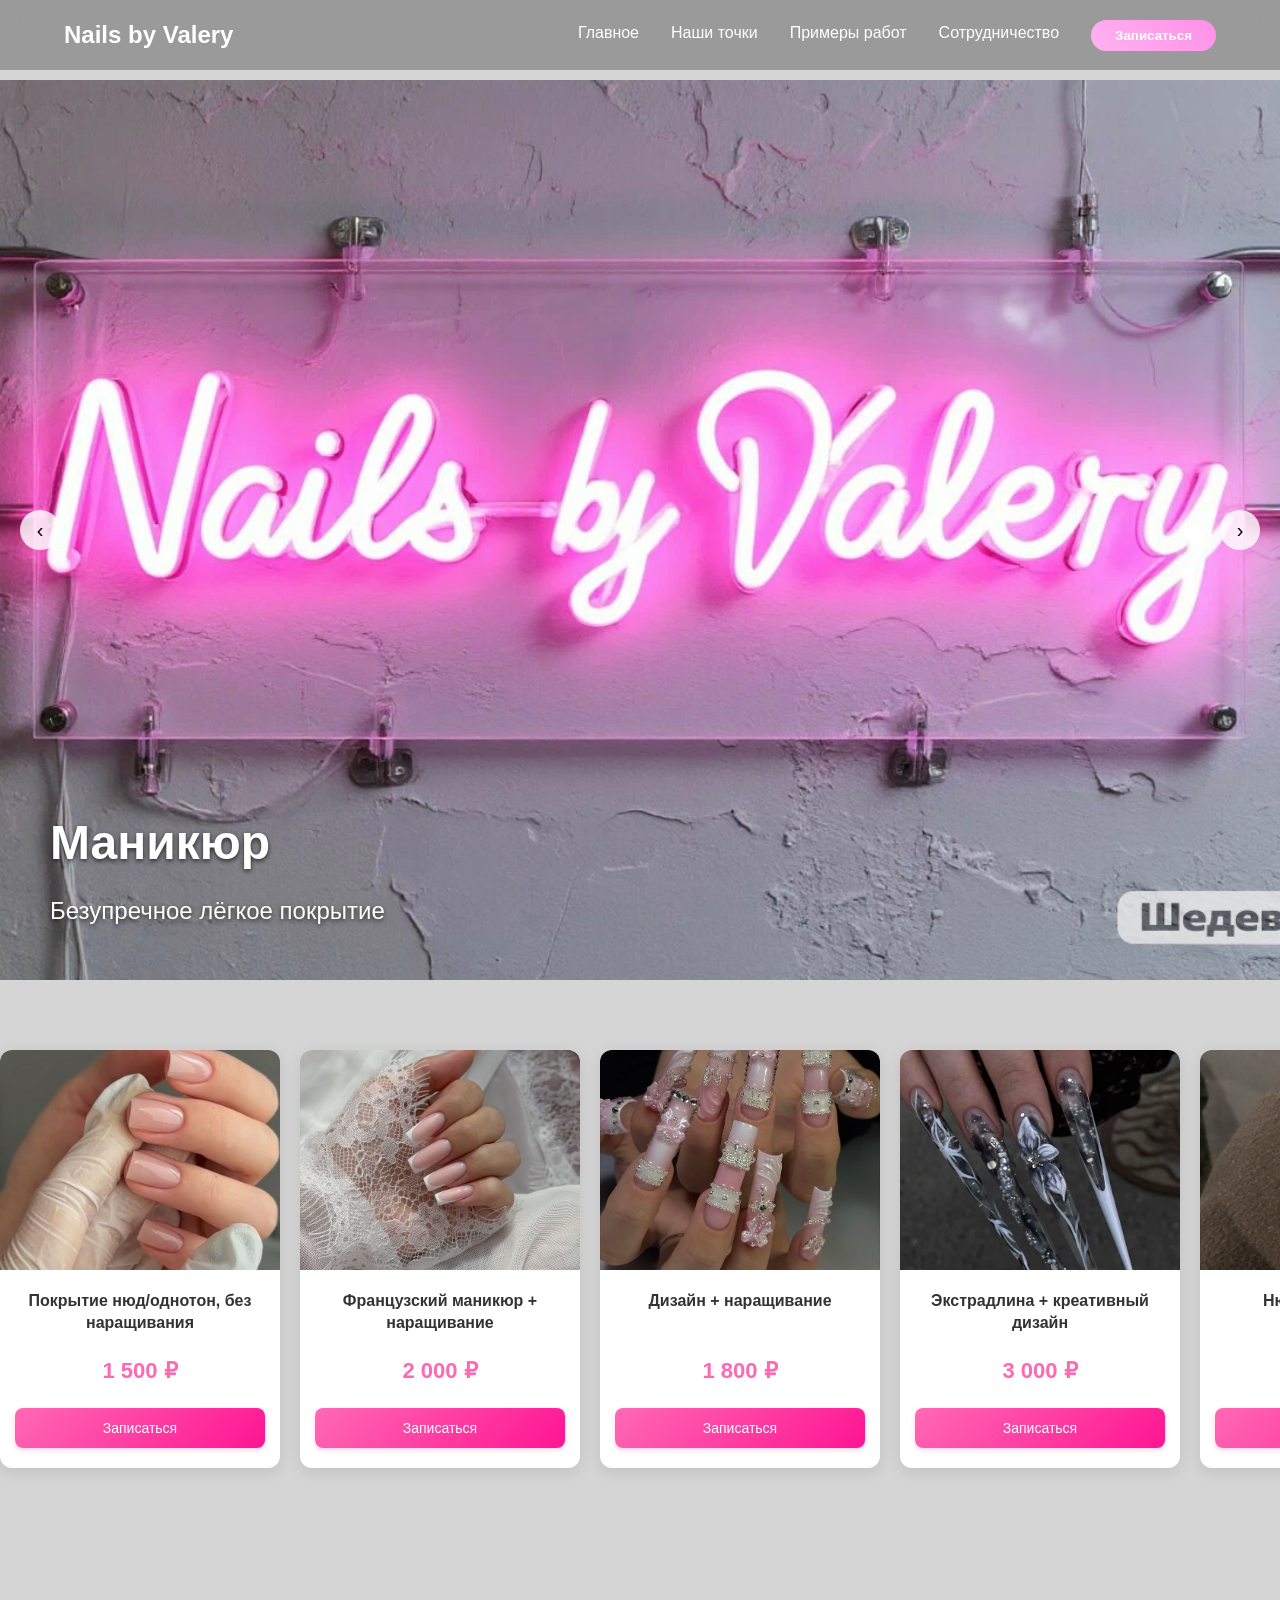
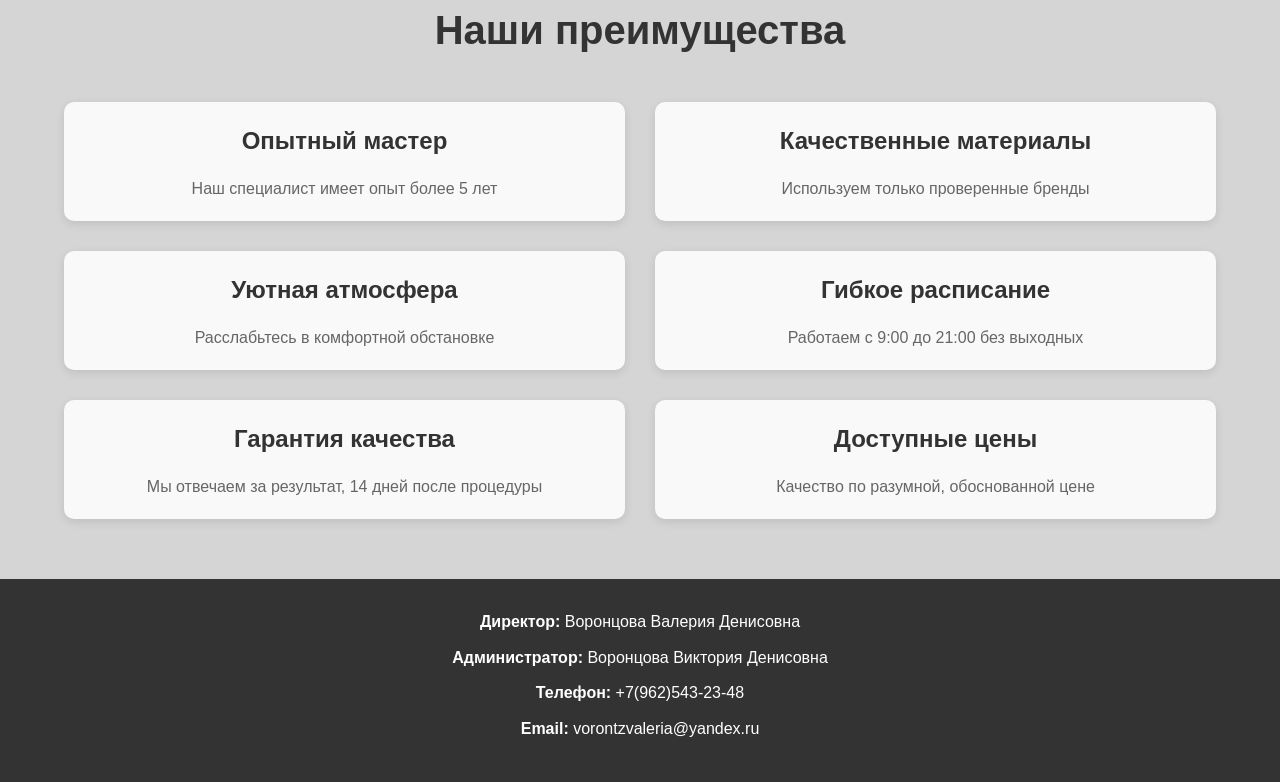
==== index.html @ dbb69993 "Add files via upload" ====
<!DOCTYPE html>
<html lang="ru">
<head>
    <meta charset="UTF-8">
    <meta name="viewport" content="width=device-width, initial-scale=1.0">
    <title>Студия маникюра Nails by Valery</title>
    <link rel="stylesheet" href="style1.css">
</head>
<body>
    <!-- Меню -->
    <nav class="navbar">
        <div class="nav-container">
            <div class="logo">Nails by Valery</div>
            <ul class="nav-menu">
                <li><a href="index.html">Главное</a></li>
                <li><a href="locations.html">Наши точки</a></li>
                <li><a href="works.html">Примеры работ</a></li>
                <li><a href="cooperation.html">Сотрудничество</a></li>
                <li><button class="booking-btn">Записаться</button></li>
            </ul>
        </div>
    </nav>

    <!-- Слайдер на весь экран -->
    <section id="home" class="slider">
        <div class="slides">
            <div class="slide active">
                <img src="надпись.jpg" alt="Маникюр">
                <div class="slide-text">
                    <h2>Маникюр</h2>
                    <p>Безупречное лёгкое покрытие</p>
                </div>
            </div>
            <div class="slide">
                <img src="студия.jpg" alt="Наращивание ресниц">
                <div class="slide-text">
                    <h2>Наращивание ресниц</h2>
                    <p>Взгляд, который покорит</p>
                </div>
            </div>
            <div class="slide">
                <img src="волосы.jpg" alt="Кератиновое выпрямление">
                <div class="slide-text">
                    <h2>Кератиновое выпрямление</h2>
                    <p>Гладкие и блестящие волосы</p>
                </div>
            </div>
        </div>
        <button class="slider-arrow prev">‹</button>
        <button class="slider-arrow next">›</button>
    </section>

    <!-- Акции -->
    <!-- Акции -->
    <div class="gallery-container horizontal">
      <div class="card">
      <img src="ногти короткие нюд.jpg" alt="Безупречное лёгкое покрытие: короткие ногти в нюдовом оттенке">
      <div class="card-content">
      <h3 class="procedure-name">Покрытие нюд/однотон, без наращивания</h3>
      <p class="price">1 500 ₽</p>
      <button class="appointment-btn">Записаться</button>
      </div>
      </div>
      
      <div class="card">
      <img src="ногти френч.jpg" alt="Французский маникюр с небольшим наращиванием">
      <div class="card-content">
      <h3 class="procedure-name">Французский маникюр + наращивание</h3>
      <p class="price">2 000 ₽</p>
      <button class="appointment-btn">Записаться</button>
      </div>
      </div>
      
      <div class="card">
      <img src="ногти пояса.jfif" alt="Маникюр с дизайном и наращиванием">
      <div class="card-content">
      <h3 class="procedure-name">Дизайн + наращивание</h3>
      <p class="price">1 800 ₽</p>
      <button class="appointment-btn">Записаться</button>
      </div>
      </div>
      
      <div class="card">
      <img src="ногти длинные стилеты.jfif" alt="Креативный дизайн на длинных ногтях-стилетах">
      <div class="card-content">
      <h3 class="procedure-name">Экстрадлина + креативный дизайн</h3>
      <p class="price">3 000 ₽</p>
      <button class="appointment-btn">Записаться</button>
      </div>
      </div>
      
      <div class="card">
      <img src="ногти нюд.jpg" alt="Нюдовый маникюр средней длины">
      <div class="card-content">
      <h3 class="procedure-name">Нюдовый маникюр</h3>
      <p class="price">1 700 ₽</p>
      <button class="appointment-btn">Записаться</button>
      </div>
      </div>
      </div>

    <!-- Преимущества в два столбца -->
    <section class="advantages">
        <h2>Наши преимущества</h2>
        <div class="advantages-grid">
            <div class="advantage">
                <h3>Опытный мастер</h3>
                <p>Наш специалист имеет опыт более 5 лет</p>
            </div>
            <div class="advantage">
                <h3>Качественные материалы</h3>
                <p>Используем только проверенные бренды</p>
            </div>
            <div class="advantage">
                <h3>Уютная атмосфера</h3>
                <p>Расслабьтесь в комфортной обстановке</p>
            </div>
            <div class="advantage">
                <h3>Гибкое расписание</h3>
                <p>Работаем с 9:00 до 21:00 без выходных</p>
            </div>
            <div class="advantage">
                <h3>Гарантия качества</h3>
                <p>Мы отвечаем за результат, 14 дней после процедуры</p>
            </div>
            <div class="advantage">
                <h3>Доступные цены</h3>
                <p>Качество по разумной, обоснованной цене</p>
            </div>
        </div>
    </section>

    <!-- Подвал -->
    <footer>
        <div class="footer-content">
            <p><strong>Директор:</strong> Воронцова Валерия Денисовна</p>
            <p><strong>Администратор:</strong> Воронцова Виктория Денисовна</p>
            <p><strong>Телефон:</strong> +7(962)543-23-48</p>
            <p><strong>Email:</strong> vorontzvaleria@yandex.ru</p>
        </div>
    </footer>
</body>
</html>
---- style1.css ----
body {
  background-color: #d5d5d5; /* Очень светло‑серый */
}


* {
  margin: 0;
  padding: 0;
  box-sizing: border-box;
}

body {
  font-family: Arial, sans-serif;
  line-height: 1.6;
}

/* Меню */
.navbar {
  position: fixed;
  top: 0;
  width: 100%;
  background-color: rgba(128, 128, 128, 0.7);
  backdrop-filter: blur(10px);
  z-index: 1000;
  transition: background-color 0.3s ease;
}

.nav-container {
  display: flex;
  justify-content: space-between;
  align-items: center;
  padding: 1rem 5%;
}

.logo {
  font-size: 1.5rem;
  font-weight: bold;
  color: white;
}

.nav-menu {
  display: flex;
  list-style: none;
  gap: 2rem;
}

.nav-menu a {
  color: white;
  text-decoration: none;
  transition: color 0.3s ease;
}

.nav-menu a:hover {
  color: rgb(255, 179, 240);
}

.booking-btn {
  padding: 0.5rem 1.5rem;
  background: linear-gradient(45deg, rgb(255, 179, 240), rgb(255, 144, 233));
  border: none;
  border-radius: 25px;
  color: white;
  font-weight: bold;
  cursor: pointer;
  transition: all 0.3s ease;
}

.booking-btn:hover {
  transform: scale(1.1);
}

/* Слайдер */
.slider {
  position: relative;
  height: 100vh;
  overflow: hidden;
  margin-top: 80px;
}

.slides {
  width: 100%;
  height: 100%;
}

.slide {
  position: absolute;
  top: 0;
  left: 0;
  width: 100%;
  height: 100%;
  opacity: 0;
  transition: opacity 1s ease;
}

.slide.active {
  opacity: 1;
}

.slide img {
  width: 100%;
  height: 100%;
  object-fit: cover;
}

/* Слайдер — продолжение */
.slide-text {
  position: absolute;
  bottom: 50px;
  left: 50px;
  color: white;
  text-shadow: 0 2px 5px rgba(0, 0, 0, 0.7);
}

.slide-text h2 {
  font-size: 3rem;
  margin-bottom: 10px;
}

.slide-text p {
  font-size: 1.5rem;
}

.slider-arrow {
  position: absolute;
  top: 50%;
  transform: translateY(-50%);
  background: rgba(255, 255, 255, 0.8);
  border: none;
  width: 40px;
  height: 40px;
  border-radius: 50%;
  cursor: pointer;
  z-index: 10;
  font-size: 20px;
  display: flex;
  align-items: center;
  justify-content: center;
}

.prev {
  left: 20px;
}

.next {
  right: 20px;
}

.slider-arrow:hover {
  background: rgba(255, 255, 255, 1);
}

/* Горизонтальная галерея акций */
.gallery-container.horizontal {
  display: flex;
  overflow-x: auto;
  scroll-snap-type: x mandatory;
  gap: 20px;
  padding: 30px 20px;
  -webkit-overflow-scrolling: touch;
  margin: 40px 0;
}

.card {
  flex: 0 0 auto;
  width: 280px;
  background: white;
  border-radius: 12px;
  overflow: hidden;
  box-shadow: 0 4px 15px rgba(0, 0, 0, 0.1);
  scroll-snap-align: start;
  transition: transform 0.3s ease, box-shadow 0.3s ease;
  display: flex;
  flex-direction: column;
}

.card:hover {
  transform: translateY(-5px);
  box-shadow: 0 8px 25px rgba(0, 0, 0, 0.15);
}

.card img {
  width: 100%;
  height: 220px;
  object-fit: cover;
  transition: transform 0.5s ease;
}

.card:hover img {
  transform: scale(1.05);
}

.card-content {
  padding: 20px 15px;
  text-align: center;
  flex-grow: 1;
  display: flex;
  flex-direction: column;
  justify-content: space-between;
}

.procedure-name {
  margin: 0 0 15px 0;
  font-size: 16px;
  font-weight: 600;
  color: #333;
  line-height: 1.4;
  min-height: 48px;
}

.price {
  margin: 0 0 20px 0;
  font-size: 22px;
  font-weight: bold;
  color: #ff69b4;
}

.appointment-btn {
  background: linear-gradient(135deg, #ff69b4, #ff1493);
  color: white;
  border: none;
  padding: 12px 20px;
  font-size: 14px;
  font-weight: 500;
  border-radius: 8px;
  cursor: pointer;
  width: 100%;
  transition: all 0.3s ease;
  box-shadow: 0 2px 5px rgba(255, 105, 180, 0.3);
}

.appointment-btn:hover {
  background: linear-gradient(135deg, #ff1493, #c71585);
  transform: translateY(-2px);
  box-shadow: 0 4px 8px rgba(255, 105, 180, 0.4);
}

/* Стилизация полосы прокрутки */
.gallery-container.horizontal::-webkit-scrollbar {
  height: 8px;
}

.gallery-container.horizontal::-webkit-scrollbar-track {
  background: #f1f1f1;
  border-radius: 4px;
}

.gallery-container.horizontal::-webkit-scrollbar-thumb {
  background: #ccc;
  border-radius: 4px;
}

.gallery-container.horizontal::-webkit-scrollbar-thumb:hover {
  background: #aaa;
}

/* Преимущества в два столбца */
.advantages {
  padding: 60px 5%;
  text-align: center;
}

.advantages h2 {
  font-size: 2.5rem;
  margin-bottom: 40px;
  color: #333;
}

.advantages-grid {
  display: grid;
  grid-template-columns: repeat(2, 1fr);
  gap: 30px;
  max-width: 1200px;
  margin: 0 auto;
}

.advantage {
  padding: 20px;
  background: #f9f9f9;
  border-radius: 10px;
  box-shadow: 0 3px 10px rgba(0, 0, 0, 0.1);
  transition: transform 0.3s ease;
}

.advantage:hover {
  transform: translateY(-5px);
}

.advantage h3 {
  font-size: 1.5rem;
  margin-bottom: 15px;
  color: #333;
}

.advantage p {
  color: #666;
  line-height: 1.6;
}

/* Подвал */
footer {
  background: #333;
  color: white;
  text-align: center;
  padding: 30px 5%;
}

.footer-content {
  max-width: 1200px;
  margin: 0 auto;
}

.footer-content p {
  margin-bottom: 10px;
}

/* Адаптивность */
@media (max-width: 768px) {
  .nav-container {
    padding: 1rem 3%;
  }
  
  .nav-menu {
    gap: 1rem;
  }
  
  .slider {
    margin-top: 60px;
  }
  
  .slide-text h2 {
    font-size: 2rem;
  }
  
  .slide-text p {
    font-size: 1.2rem;
  }
  
  .gallery-container.horizontal {
    padding: 20px 10px;
    gap: 15px;
  }
  
  .card {
    width: 240px;
  }
  
  .advantages-grid {
    grid-template-columns: 1fr;
  }
}

@media (max-width: 480px) {
  .logo {
    font-size: 1.2rem;
  }
  
  .nav-menu {
    gap: 0.5rem;
  }
  
  .slide-text h2 {
    font-size: 1.5rem;
  }
  
  .slide-text p {
    font-size: 1rem;
  }
  
  .gallery-container.horizontal {
    padding: 15px 5px;
  }
  
  .card {
    width: 200px;
  }
  
  .price {
    font-size: 18px;
  }
}

/* Заголовок страницы */
.page-header {
  text-align: center;
  padding: 60px 5%;
  background: #fff;
}

.page-header h1 {
  font-size: 2.5rem;
  color: #333;
  margin-bottom: 15px;
}

.page-header p {
  font-size: 1.2rem;
  color: #666;
}

/* Секция с картой */
.map-section {
  padding: 40px 5%;
}

.map-container {
  max-width: 1200px;
  margin: 0 auto;
  border-radius: 12px;
  overflow: hidden;
  box-shadow: 0 5px 20px rgba(0, 0, 0, 0.1);
}

/* Список точек */
.locations-list {
  padding: 60px 5%;
  max-width: 1200px;
  margin: 0 auto;
}

.location-card {
  background: white;
  padding: 30px;
  border-radius: 12px;
  box-shadow: 0 3px 15px rgba(0, 0, 0, 0.08);
  margin-bottom: 25px;
  transition: transform 0.3s ease, box-shadow 0.3s ease;
}

.location-card:hover {
  transform: translateY(-5px);
  box-shadow: 0 8px 25px rgba(0, 0, 0, 0.12);
}

.location-card h3 {
  font-size: 1.5rem;
  color: #333;
  margin-bottom: 15px;
}

.location-card p {
  color: #555;
  line-height: 1.6;
  margin-bottom: 10px;
}

/* Адаптивность */
@media (max-width: 768px) {
  .page-header {
    padding: 40px 3%;
  }
  
  .map-section {
    padding: 30px 3%;
  }
  
  .locations-list {
    padding: 40px 3%;
  }
  
  .location-card {
    padding: 20px;
  }
  
  .page-header h1 {
    font-size: 2rem;
  }
}

@media (max-width: 480px) {
  .page-header h1 {
    font-size: 1.7rem;
  }
  
  .location-card h3 {
    font-size: 1.3rem;
  }
}
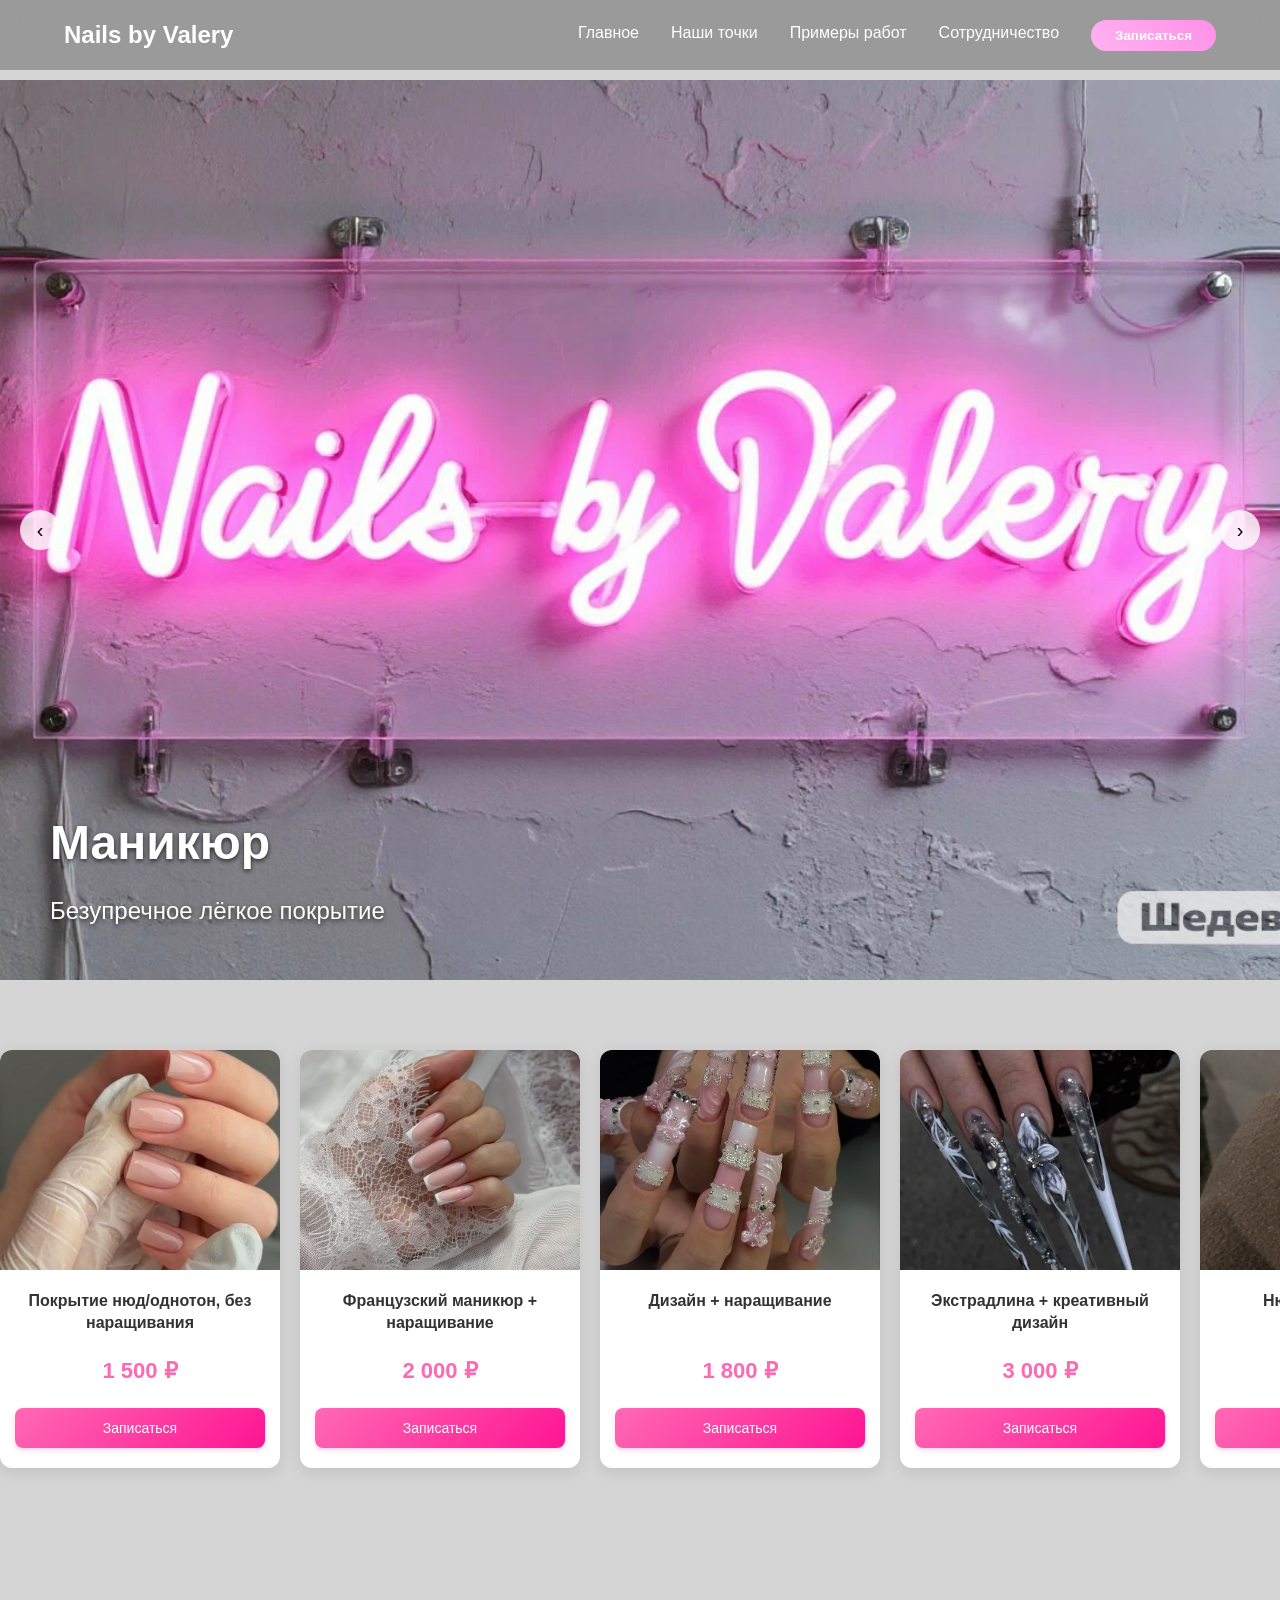
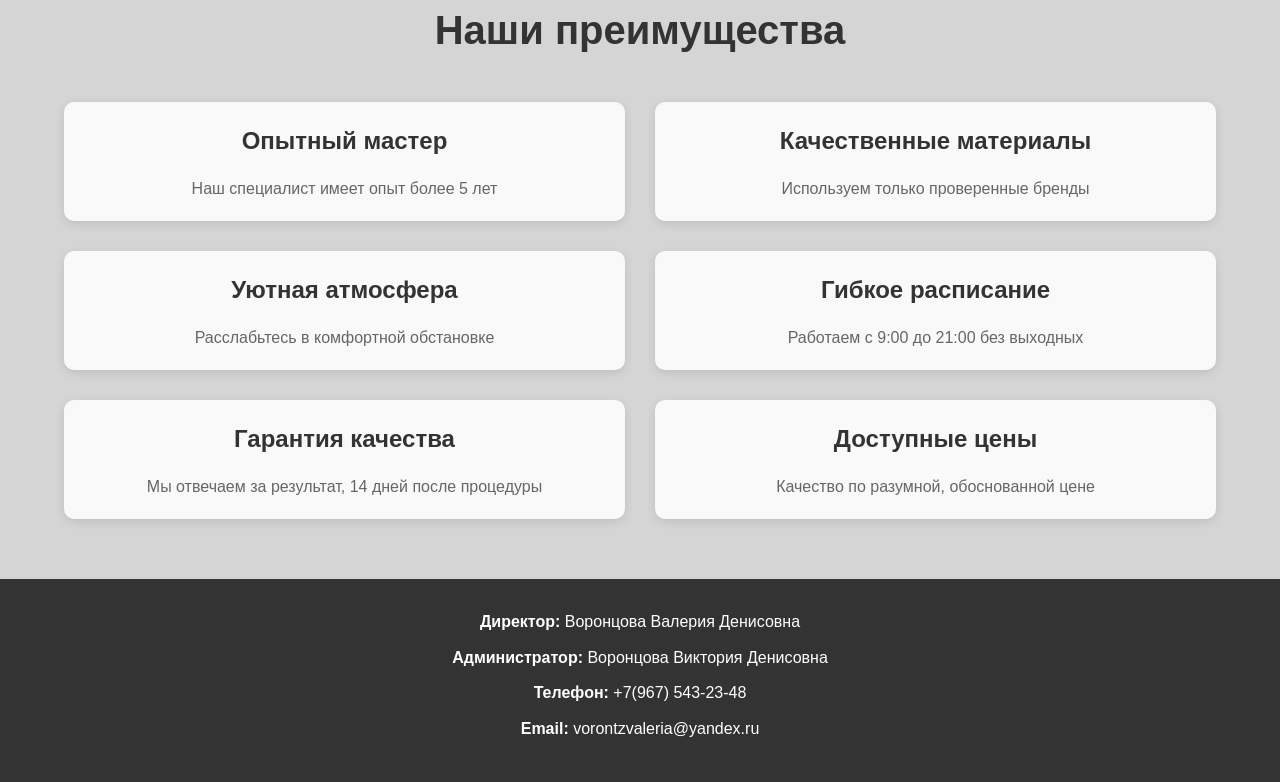
==== commit a856bf48: "Add files via upload" ====
--- a/index.html
+++ b/index.html
@@ -14,7 +14,7 @@
             <ul class="nav-menu">
                 <li><a href="index.html">Главное</a></li>
                 <li><a href="locations.html">Наши точки</a></li>
-                <li><a href="works.html">Примеры работ</a></li>
+                <li><a href="gallery.html">Примеры работ</a></li>
                 <li><a href="cooperation.html">Сотрудничество</a></li>
                 <li><button class="booking-btn">Записаться</button></li>
             </ul>
@@ -135,7 +135,7 @@
         <div class="footer-content">
             <p><strong>Директор:</strong> Воронцова Валерия Денисовна</p>
             <p><strong>Администратор:</strong> Воронцова Виктория Денисовна</p>
-            <p><strong>Телефон:</strong> +7(962)543-23-48</p>
+            <p><strong>Телефон:</strong> +7(967) 543-23-48</p>
             <p><strong>Email:</strong> vorontzvaleria@yandex.ru</p>
         </div>
     </footer>
--- a/style1.css
+++ b/style1.css
@@ -51,7 +51,7 @@
 }
 
 .nav-menu a:hover {
-  color: rgb(255, 179, 240);
+  color: rgb(255, 159, 236);
 }
 
 .booking-btn {
@@ -476,3 +476,39 @@
   }
 }
 
+.pinterest-gallery {
+  column-count: 4; /* 4 колонки на десктопе */
+  column-gap: 12px;
+  padding: 12px;
+}
+
+.gallery-item {
+  break-inside: avoid; /* Запрещаем разрыв элемента между колонками */
+  margin-bottom: 12px;
+  background: #fff;
+  border-radius: 8px;
+  overflow: hidden;
+  box-shadow: 0 2px 6px rgba(0, 0, 0, 0.1);
+  transition: transform 0.25s ease, box-shadow 0.25s ease;
+}
+
+.gallery-item:hover {
+  transform: translateY(-3px);
+  box-shadow: 0 4px 12px rgba(0, 0, 0, 0.15);
+}
+
+.gallery-item img {
+  width: 100%;
+  height: auto;
+  display: block;
+  object-fit: cover; /* Обрезаем изображение для сохранения пропорций */
+}
+
+.caption {
+  padding: 8px 10px;
+  font-family: Arial, sans-serif;
+  font-size: 13px;
+  color: #444;
+  line-height: 1.3;
+  text-align: center;
+}
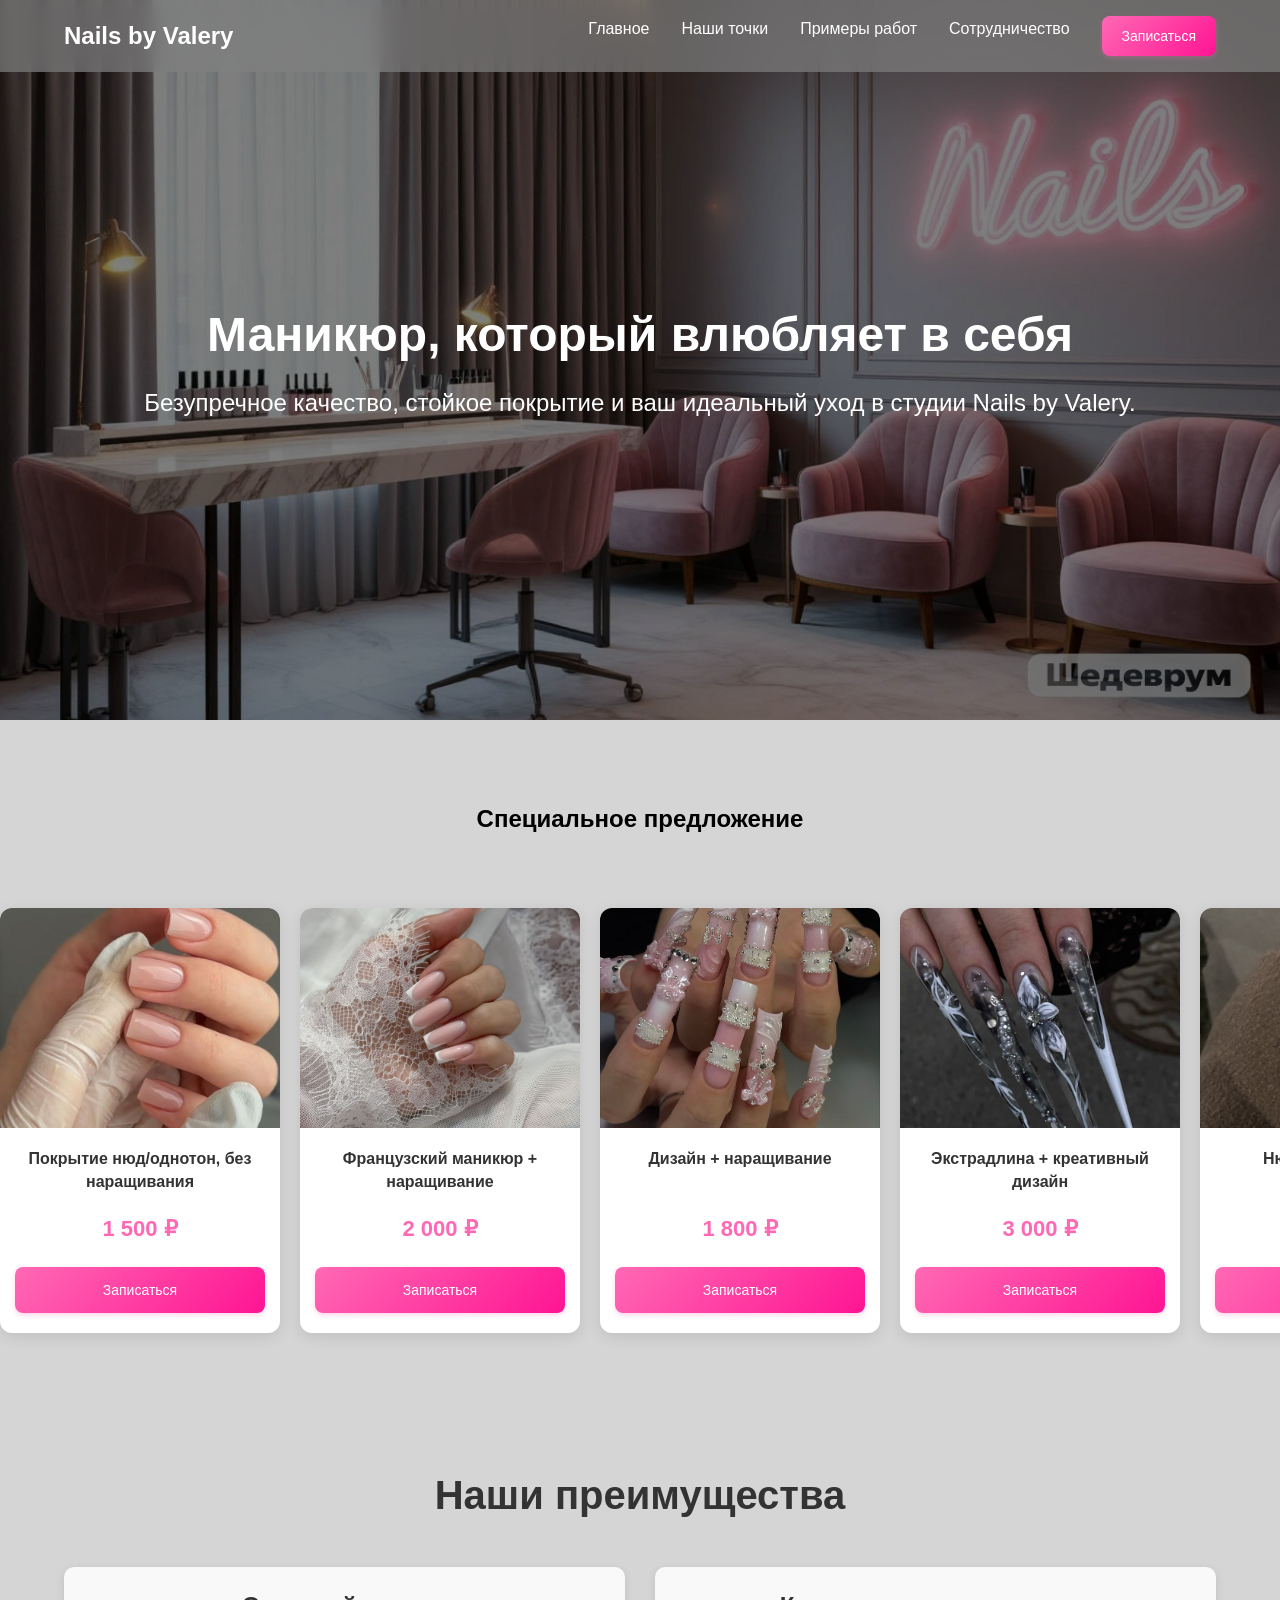
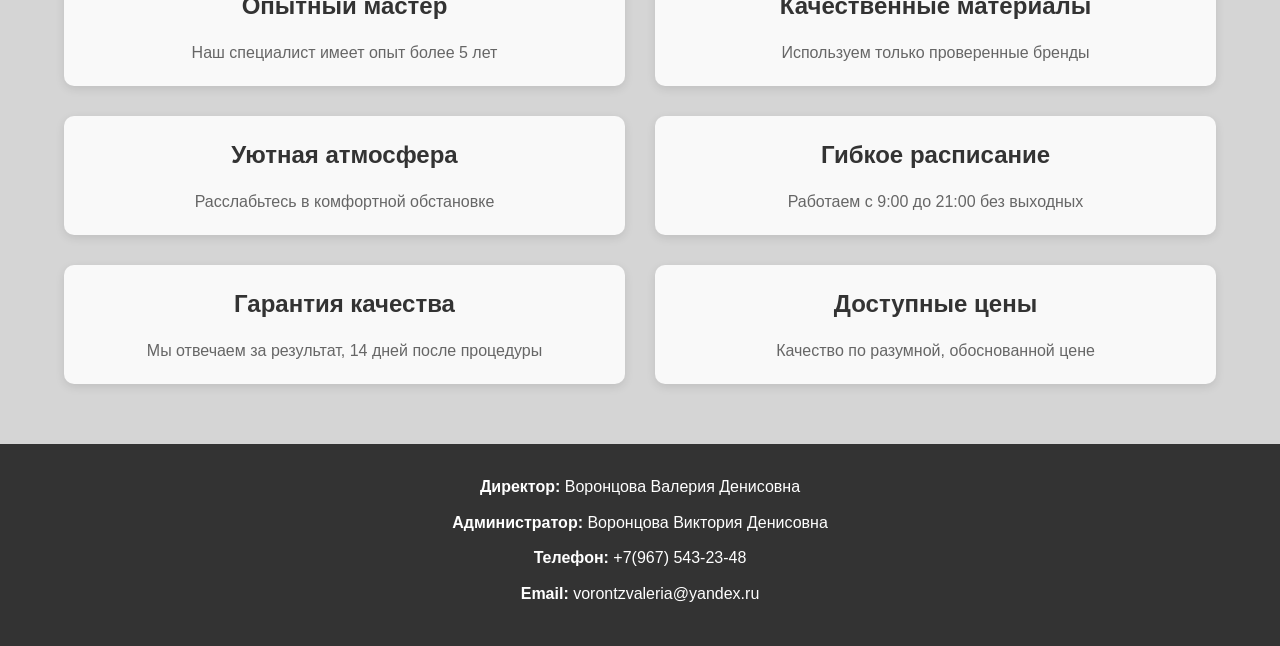
==== commit 0abc2d53: "Add files via upload" ====
--- a/index.html
+++ b/index.html
@@ -4,6 +4,7 @@
     <meta charset="UTF-8">
     <meta name="viewport" content="width=device-width, initial-scale=1.0">
     <title>Студия маникюра Nails by Valery</title>
+    <link rel="icon" type="image/jpeg" href="иконка.jpeg">
     <link rel="stylesheet" href="style1.css">
 </head>
 <body>
@@ -16,114 +17,107 @@
                 <li><a href="locations.html">Наши точки</a></li>
                 <li><a href="gallery.html">Примеры работ</a></li>
                 <li><a href="cooperation.html">Сотрудничество</a></li>
-                <li><button class="booking-btn">Записаться</button></li>
+                <li><a href="forma.html" class="action-button"><button class="btn">Записаться</button></a>
             </ul>
         </div>
     </nav>
 
-    <!-- Слайдер на весь экран -->
-    <section id="home" class="slider">
-        <div class="slides">
-            <div class="slide active">
-                <img src="надпись.jpg" alt="Маникюр">
-                <div class="slide-text">
-                    <h2>Маникюр</h2>
-                    <p>Безупречное лёгкое покрытие</p>
-                </div>
-            </div>
-            <div class="slide">
-                <img src="студия.jpg" alt="Наращивание ресниц">
-                <div class="slide-text">
-                    <h2>Наращивание ресниц</h2>
-                    <p>Взгляд, который покорит</p>
-                </div>
-            </div>
-            <div class="slide">
-                <img src="волосы.jpg" alt="Кератиновое выпрямление">
-                <div class="slide-text">
-                    <h2>Кератиновое выпрямление</h2>
-                    <p>Гладкие и блестящие волосы</p>
-                </div>
+    <!-- Hero-секция -->
+    <section class="hero">
+        <div class="hero-bg">
+            <img src="студия.jpg" alt="Маникюр">
+            <div class="hero-overlay"></div>
+        </div>
+        <div class="hero-text">
+            <h2>Маникюр, который влюбляет в себя</h2>
+            <p>Безупречное качество, стойкое покрытие и ваш идеальный уход в студии Nails by Valery.</p>
+        </div>
+    </section>
+
+    <!-- Специальное предложение -->
+    <h2 class="section-title">Специальное предложение</h2>
+
+    <div class="gallery">
+        <div class="card">
+            <img src="ногти короткие нюд.jpg" alt="Безупречное лёгкое покрытие: короткие ногти в нюдовом оттенке">
+            <div class="card-content">
+                <h3 class="card-title">Покрытие нюд/однотон, без наращивания</h3>
+                <p class="card-price">1 500 ₽</p>
+                <a href="forma.html" class="btn">Записаться</a>
             </div>
         </div>
-        <button class="slider-arrow prev">‹</button>
-        <button class="slider-arrow next">›</button>
-    </section>
 
-    <!-- Акции -->
-    <!-- Акции -->
-    <div class="gallery-container horizontal">
-      <div class="card">
-      <img src="ногти короткие нюд.jpg" alt="Безупречное лёгкое покрытие: короткие ногти в нюдовом оттенке">
-      <div class="card-content">
-      <h3 class="procedure-name">Покрытие нюд/однотон, без наращивания</h3>
-      <p class="price">1 500 ₽</p>
-      <button class="appointment-btn">Записаться</button>
-      </div>
-      </div>
-      
-      <div class="card">
-      <img src="ногти френч.jpg" alt="Французский маникюр с небольшим наращиванием">
-      <div class="card-content">
-      <h3 class="procedure-name">Французский маникюр + наращивание</h3>
-      <p class="price">2 000 ₽</p>
-      <button class="appointment-btn">Записаться</button>
-      </div>
-      </div>
-      
-      <div class="card">
-      <img src="ногти пояса.jfif" alt="Маникюр с дизайном и наращиванием">
-      <div class="card-content">
-      <h3 class="procedure-name">Дизайн + наращивание</h3>
-      <p class="price">1 800 ₽</p>
-      <button class="appointment-btn">Записаться</button>
-      </div>
-      </div>
-      
-      <div class="card">
-      <img src="ногти длинные стилеты.jfif" alt="Креативный дизайн на длинных ногтях-стилетах">
-      <div class="card-content">
-      <h3 class="procedure-name">Экстрадлина + креативный дизайн</h3>
-      <p class="price">3 000 ₽</p>
-      <button class="appointment-btn">Записаться</button>
-      </div>
-      </div>
-      
-      <div class="card">
-      <img src="ногти нюд.jpg" alt="Нюдовый маникюр средней длины">
-      <div class="card-content">
-      <h3 class="procedure-name">Нюдовый маникюр</h3>
-      <p class="price">1 700 ₽</p>
-      <button class="appointment-btn">Записаться</button>
-      </div>
-      </div>
-      </div>
+        <div class="card">
+            <img src="ногти френч.jpg" alt="Французский маникюр с небольшим наращиванием">
+            <div class="card-content">
+                <h3 class="card-title">Французский маникюр + наращивание</h3>
+                <p class="card-price">2 000 ₽</p>
+                <a href="forma.html" class="btn">Записаться</a>
+            </div>
+        </div>
 
-    <!-- Преимущества в два столбца -->
-    <section class="advantages">
+        <div class="card">
+            <img src="ногти пояса.jfif" alt="Маникюр с дизайном и наращиванием">
+            <div class="card-content">
+                <h3 class="card-title">Дизайн + наращивание</h3>
+                <p class="card-price">1 800 ₽</p>
+                <a href="forma.html" class="btn">Записаться</a>
+            </div>
+        </div>
+
+        <div class="card">
+            <img src="ногти длинные стилеты.jfif" alt="Креативный дизайн на длинных ногтях-стилетах">
+            <div class="card-content">
+                <h3 class="card-title">Экстрадлина + креативный дизайн</h3>
+                <p class="card-price">3 000 ₽</p>
+                <a href="forma.html" class="btn">Записаться</a>
+            </div>
+        </div>
+
+        <div class="card">
+            <img src="ногти нюд.jpg" alt="Нюдовый маникюр средней длины">
+            <div class="card-content">
+                <h3 class="card-title">Нюдовый маникюр</h3>
+                <p class="card-price">1 700 ₽</p>
+                <a href="forma.html" class="btn">Записаться</a>
+            </div>
+        </div>
+
+        <div class="card">
+            <img src="голые ногти.jpg" alt="Нюдовый маникюр средней длины">
+            <div class="card-content">
+                <h3 class="card-title">Бережное покрытие (не гель-лак)</h3>
+                <p class="card-price">1 000 ₽</p>
+                <a href="forma.html" class="btn">Записаться</a>
+            </div>
+        </div>
+    </div>
+
+    <!-- Преимущества -->
+    <section class="features">
         <h2>Наши преимущества</h2>
-        <div class="advantages-grid">
-            <div class="advantage">
+        <div class="features-grid">
+            <div class="feature">
                 <h3>Опытный мастер</h3>
                 <p>Наш специалист имеет опыт более 5 лет</p>
             </div>
-            <div class="advantage">
+            <div class="feature">
                 <h3>Качественные материалы</h3>
                 <p>Используем только проверенные бренды</p>
             </div>
-            <div class="advantage">
+            <div class="feature">
                 <h3>Уютная атмосфера</h3>
                 <p>Расслабьтесь в комфортной обстановке</p>
             </div>
-            <div class="advantage">
+            <div class="feature">
                 <h3>Гибкое расписание</h3>
                 <p>Работаем с 9:00 до 21:00 без выходных</p>
             </div>
-            <div class="advantage">
+            <div class="feature">
                 <h3>Гарантия качества</h3>
                 <p>Мы отвечаем за результат, 14 дней после процедуры</p>
             </div>
-            <div class="advantage">
+            <div class="feature">
                 <h3>Доступные цены</h3>
                 <p>Качество по разумной, обоснованной цене</p>
             </div>
@@ -140,4 +134,4 @@
         </div>
     </footer>
 </body>
-</html>
+</html>
--- a/style1.css
+++ b/style1.css
@@ -1,302 +1,732 @@
+/* ==================== ОБЩИЕ СТИЛИ (для всех страниц) ==================== */
+* {
+    margin: 0;
+    padding: 0;
+    box-sizing: border-box;
+}
+
 body {
-  background-color: #d5d5d5; /* Очень светло‑серый */
-}
-
-
-* {
-  margin: 0;
-  padding: 0;
-  box-sizing: border-box;
-}
-
-body {
-  font-family: Arial, sans-serif;
-  line-height: 1.6;
-}
-
-/* Меню */
+    font-family: Arial, sans-serif;
+    line-height: 1.6;
+    background-color: #d5d5d5;
+}
+
+/* Меню (общее) */
 .navbar {
-  position: fixed;
-  top: 0;
-  width: 100%;
-  background-color: rgba(128, 128, 128, 0.7);
-  backdrop-filter: blur(10px);
-  z-index: 1000;
-  transition: background-color 0.3s ease;
+    position: fixed;
+    top: 0;
+    width: 100%;
+    background-color: rgba(128, 128, 128, 0.7);
+    backdrop-filter: blur(10px);
+    z-index: 1000;
+    transition: background-color 0.3s ease;
 }
 
 .nav-container {
-  display: flex;
-  justify-content: space-between;
-  align-items: center;
-  padding: 1rem 5%;
+    display: flex;
+    justify-content: space-between;
+    align-items: center;
+    padding: 1rem 5%;
 }
 
 .logo {
-  font-size: 1.5rem;
-  font-weight: bold;
-  color: white;
+    font-size: 1.5rem;
+    font-weight: bold;
+    color: white;
 }
 
 .nav-menu {
-  display: flex;
-  list-style: none;
-  gap: 2rem;
+    display: flex;
+    list-style: none;
+    gap: 2rem;
 }
 
 .nav-menu a {
-  color: white;
-  text-decoration: none;
-  transition: color 0.3s ease;
+    color: white;
+    text-decoration: none;
+    transition: color 0.3s ease;
 }
 
 .nav-menu a:hover {
-  color: rgb(255, 159, 236);
-}
-
-.booking-btn {
-  padding: 0.5rem 1.5rem;
-  background: linear-gradient(45deg, rgb(255, 179, 240), rgb(255, 144, 233));
-  border: none;
-  border-radius: 25px;
-  color: white;
-  font-weight: bold;
-  cursor: pointer;
-  transition: all 0.3s ease;
-}
-
-.booking-btn:hover {
-  transform: scale(1.1);
-}
-
-/* Слайдер */
-.slider {
-  position: relative;
-  height: 100vh;
-  overflow: hidden;
-  margin-top: 80px;
-}
-
-.slides {
-  width: 100%;
-  height: 100%;
-}
-
-.slide {
-  position: absolute;
-  top: 0;
-  left: 0;
-  width: 100%;
-  height: 100%;
-  opacity: 0;
-  transition: opacity 1s ease;
-}
-
-.slide.active {
-  opacity: 1;
-}
-
-.slide img {
-  width: 100%;
-  height: 100%;
-  object-fit: cover;
-}
-
-/* Слайдер — продолжение */
-.slide-text {
-  position: absolute;
-  bottom: 50px;
-  left: 50px;
-  color: white;
-  text-shadow: 0 2px 5px rgba(0, 0, 0, 0.7);
-}
-
-.slide-text h2 {
-  font-size: 3rem;
-  margin-bottom: 10px;
-}
-
-.slide-text p {
-  font-size: 1.5rem;
-}
-
-.slider-arrow {
-  position: absolute;
-  top: 50%;
-  transform: translateY(-50%);
-  background: rgba(255, 255, 255, 0.8);
-  border: none;
-  width: 40px;
-  height: 40px;
-  border-radius: 50%;
-  cursor: pointer;
-  z-index: 10;
-  font-size: 20px;
-  display: flex;
-  align-items: center;
-  justify-content: center;
-}
-
-.prev {
-  left: 20px;
-}
-
-.next {
-  right: 20px;
-}
-
-.slider-arrow:hover {
-  background: rgba(255, 255, 255, 1);
-}
-
-/* Горизонтальная галерея акций */
-.gallery-container.horizontal {
-  display: flex;
-  overflow-x: auto;
-  scroll-snap-type: x mandatory;
-  gap: 20px;
-  padding: 30px 20px;
-  -webkit-overflow-scrolling: touch;
-  margin: 40px 0;
-}
-
+    color: rgb(255, 159, 236);
+}
+
+/* Подвал (общий) */
+footer {
+    background: #333;
+    color: white;
+    text-align: center;
+    padding: 30px 5%;
+}
+
+.footer-content {
+    max-width: 1200px;
+    margin: 0 auto;
+}
+
+.footer-content p {
+    margin-bottom: 10px;
+}
+
+/* ==================== ГЛАВНАЯ СТРАНИЦА (index.html) ==================== */
+
+/* Hero-секция */
+.hero {
+    position: relative;
+    width: 100%;
+    height: 80vh;
+    display: flex;
+    align-items: center;
+    justify-content: center;
+    overflow: hidden;
+}
+
+.hero-bg {
+    position: absolute;
+    top: 0;
+    left: 0;
+    width: 100%;
+    height: 100%;
+}
+
+.hero-bg img {
+    width: 100%;
+    height: 100%;
+    object-fit: cover;
+}
+
+.hero-overlay {
+    position: absolute;
+    top: 0;
+    left: 0;
+    width: 100%;
+    height: 100%;
+    background-color: rgba(0, 0, 0, 0.5);
+}
+
+.hero-text {
+    position: relative;
+    z-index: 2;
+    text-align: center;
+    color: #ffffff;
+}
+
+.hero-text h2 {
+    font-size: 3rem;
+    margin-bottom: 10px;
+}
+
+.hero-text p {
+    font-size: 1.5rem;
+}
+
+/* Заголовок секции */
+.section-title {
+    margin-top: 80px;
+    margin-bottom: 30px;
+    text-align: center;
+    width: 100%;
+}
+
+/* Горизонтальная галерея */
+.gallery {
+    display: flex;
+    overflow-x: auto;
+    scroll-snap-type: x mandatory;
+    gap: 20px;
+    padding: 30px 20px;
+    -webkit-overflow-scrolling: touch;
+    margin: 40px 0;
+}
+
+.gallery::-webkit-scrollbar {
+    height: 8px;
+}
+
+.gallery::-webkit-scrollbar-track {
+    background: #f1f1f1;
+    border-radius: 4px;
+}
+
+.gallery::-webkit-scrollbar-thumb {
+    background: #ccc;
+    border-radius: 4px;
+}
+
+.gallery::-webkit-scrollbar-thumb:hover {
+    background: #aaa;
+}
+
+/* Карточка */
 .card {
-  flex: 0 0 auto;
-  width: 280px;
-  background: white;
-  border-radius: 12px;
-  overflow: hidden;
-  box-shadow: 0 4px 15px rgba(0, 0, 0, 0.1);
-  scroll-snap-align: start;
-  transition: transform 0.3s ease, box-shadow 0.3s ease;
-  display: flex;
-  flex-direction: column;
+    flex: 0 0 auto;
+    width: 280px;
+    background: white;
+    border-radius: 12px;
+    overflow: hidden;
+    box-shadow: 0 4px 15px rgba(0, 0, 0, 0.1);
+    scroll-snap-align: start;
+    transition: transform 0.3s ease, box-shadow 0.3s ease;
+    display: flex;
+    flex-direction: column;
 }
 
 .card:hover {
-  transform: translateY(-5px);
-  box-shadow: 0 8px 25px rgba(0, 0, 0, 0.15);
+    transform: translateY(-5px);
+    box-shadow: 0 8px 25px rgba(0, 0, 0, 0.15);
 }
 
 .card img {
-  width: 100%;
-  height: 220px;
-  object-fit: cover;
-  transition: transform 0.5s ease;
+    width: 100%;
+    height: 220px;
+    object-fit: cover;
+    transition: transform 0.5s ease;
 }
 
 .card:hover img {
-  transform: scale(1.05);
+    transform: scale(1.05);
 }
 
 .card-content {
-  padding: 20px 15px;
-  text-align: center;
-  flex-grow: 1;
-  display: flex;
-  flex-direction: column;
-  justify-content: space-between;
-}
-
-.procedure-name {
-  margin: 0 0 15px 0;
-  font-size: 16px;
-  font-weight: 600;
-  color: #333;
-  line-height: 1.4;
-  min-height: 48px;
-}
-
-.price {
-  margin: 0 0 20px 0;
-  font-size: 22px;
-  font-weight: bold;
-  color: #ff69b4;
-}
-
-.appointment-btn {
-  background: linear-gradient(135deg, #ff69b4, #ff1493);
-  color: white;
-  border: none;
-  padding: 12px 20px;
-  font-size: 14px;
-  font-weight: 500;
-  border-radius: 8px;
-  cursor: pointer;
-  width: 100%;
-  transition: all 0.3s ease;
-  box-shadow: 0 2px 5px rgba(255, 105, 180, 0.3);
-}
-
-.appointment-btn:hover {
-  background: linear-gradient(135deg, #ff1493, #c71585);
-  transform: translateY(-2px);
-  box-shadow: 0 4px 8px rgba(255, 105, 180, 0.4);
-}
-
-/* Стилизация полосы прокрутки */
-.gallery-container.horizontal::-webkit-scrollbar {
-  height: 8px;
-}
-
-.gallery-container.horizontal::-webkit-scrollbar-track {
-  background: #f1f1f1;
-  border-radius: 4px;
-}
-
-.gallery-container.horizontal::-webkit-scrollbar-thumb {
-  background: #ccc;
-  border-radius: 4px;
-}
-
-.gallery-container.horizontal::-webkit-scrollbar-thumb:hover {
-  background: #aaa;
-}
-
-/* Преимущества в два столбца */
-.advantages {
-  padding: 60px 5%;
-  text-align: center;
-}
-
-.advantages h2 {
-  font-size: 2.5rem;
-  margin-bottom: 40px;
-  color: #333;
-}
-
-.advantages-grid {
-  display: grid;
-  grid-template-columns: repeat(2, 1fr);
-  gap: 30px;
-  max-width: 1200px;
-  margin: 0 auto;
-}
-
-.advantage {
-  padding: 20px;
-  background: #f9f9f9;
-  border-radius: 10px;
-  box-shadow: 0 3px 10px rgba(0, 0, 0, 0.1);
-  transition: transform 0.3s ease;
-}
-
-.advantage:hover {
-  transform: translateY(-5px);
-}
-
-.advantage h3 {
-  font-size: 1.5rem;
-  margin-bottom: 15px;
-  color: #333;
-}
-
-.advantage p {
-  color: #666;
-  line-height: 1.6;
-}
-
-/* Подвал */
+    padding: 20px 15px;
+    text-align: center;
+    flex-grow: 1;
+    display: flex;
+    flex-direction: column;
+    justify-content: space-between;
+}
+
+.card-title {
+    margin: 0 0 15px 0;
+    font-size: 16px;
+    font-weight: 600;
+    color: #333;
+    line-height: 1.4;
+    min-height: 48px;
+}
+
+.card-price {
+    margin: 0 0 20px 0;
+    font-size: 22px;
+    font-weight: bold;
+    color: #ff69b4;
+}
+
+/* Кнопка */
+.btn {
+    background: linear-gradient(135deg, #ff69b4, #ff1493);
+    color: white;
+    border: none;
+    padding: 12px 20px;
+    font-size: 14px;
+    font-weight: 500;
+    border-radius: 8px;
+    cursor: pointer;
+    width: 100%;
+    transition: all 0.3s ease;
+    box-shadow: 0 2px 5px rgba(255, 105, 180, 0.3);
+    text-decoration: none;
+    display: inline-block;
+    text-align: center;
+}
+
+.btn:hover {
+    background: linear-gradient(135deg, #ff1493, #c71585);
+    transform: translateY(-2px);
+    box-shadow: 0 4px 8px rgba(255, 105, 180, 0.4);
+}
+
+/* Преимущества */
+.features {
+    padding: 60px 5%;
+    text-align: center;
+}
+
+.features h2 {
+    font-size: 2.5rem;
+    margin-bottom: 40px;
+    color: #333;
+}
+
+.features-grid {
+    display: grid;
+    grid-template-columns: repeat(2, 1fr);
+    gap: 30px;
+    max-width: 1200px;
+    margin: 0 auto;
+}
+
+.feature {
+    padding: 20px;
+    background: #f9f9f9;
+    border-radius: 10px;
+    box-shadow: 0 3px 10px rgba(0, 0, 0, 0.1);
+    transition: transform 0.3s ease;
+}
+
+.feature:hover {
+    transform: translateY(-5px);
+}
+
+.feature h3 {
+    font-size: 1.5rem;
+    margin-bottom: 15px;
+    color: #333;
+}
+
+.feature p {
+    color: #666;
+    line-height: 1.6;
+}
+
+/* ==================== АДАПТИВНОСТЬ ==================== */
+@media (max-width: 768px) {
+    .nav-container {
+        padding: 1rem 3%;
+    }
+
+    .nav-menu {
+        gap: 1rem;
+    }
+
+    .hero-text h2 {
+        font-size: 2rem;
+    }
+
+    .hero-text p {
+        font-size: 1.2rem;
+    }
+
+    .gallery {
+        padding: 20px 10px;
+        gap: 15px;
+    }
+
+    .card {
+        width: 240px;
+    }
+
+    .features-grid {
+        grid-template-columns: 1fr;
+    }
+}
+
+@media (max-width: 480px) {
+    .logo {
+        font-size: 1.2rem;
+    }
+
+    .nav-menu {
+        gap: 0.5rem;
+    }
+
+    .hero-text h2 {
+        font-size: 1.5rem;
+    }
+
+    .hero-text p {
+        font-size: 1rem;
+    }
+
+    .gallery {
+        padding: 15px 5px;
+    }
+
+    .card {
+        width: 200px;
+    }
+
+    .card-price {
+        font-size: 18px;
+    }
+}
+
+/* ==================== СТРАНИЦА "НАШИ ТОЧКИ" (locations.html) ==================== */
+
+/* Заголовок страницы */
+.page-header {
+    text-align: center;
+    padding: 60px 5%;
+    background: #fff;
+}
+
+.page-header h1 {
+    font-size: 2.5rem;
+    color: #333;
+    margin-bottom: 15px;
+}
+
+.page-header p {
+    font-size: 1.2rem;
+    color: #666;
+}
+
+/* Контейнер карты */
+.map-wrap {
+    padding: 40px 5%;
+}
+
+.map-box {
+    max-width: 1200px;
+    margin: 0 auto;
+    border-radius: 12px;
+    overflow: hidden;
+    box-shadow: 0 5px 20px rgba(0, 0, 0, 0.1);
+}
+
+/* Список студий */
+.locations {
+    padding: 60px 5%;
+    max-width: 1200px;
+    margin: 0 auto;
+}
+
+/* Карточка студии */
+.location {
+    background: white;
+    padding: 30px;
+    border-radius: 12px;
+    box-shadow: 0 3px 15px rgba(0, 0, 0, 0.08);
+    margin-bottom: 25px;
+    transition: transform 0.3s ease, box-shadow 0.3s ease;
+}
+
+.location:hover {
+    transform: translateY(-5px);
+    box-shadow: 0 8px 25px rgba(0, 0, 0, 0.12);
+}
+
+.location h3 {
+    font-size: 1.5rem;
+    color: #333;
+    margin-bottom: 15px;
+}
+
+.location p {
+    color: #555;
+    line-height: 1.6;
+    margin-bottom: 10px;
+}
+
+/* Кнопка внутри карточки */
+.location .btn {
+    margin-top: 15px;
+    width: auto;
+    display: inline-block;
+    padding: 10px 20px;
+}
+
+/* Адаптивность для страницы "Наши точки" */
+@media (max-width: 768px) {
+    .page-header {
+        padding: 40px 3%;
+    }
+
+    .page-header h1 {
+        font-size: 2rem;
+    }
+
+    .map-wrap {
+        padding: 30px 3%;
+    }
+
+    .locations {
+        padding: 40px 3%;
+    }
+
+    .location {
+        padding: 20px;
+    }
+}
+
+@media (max-width: 480px) {
+    .page-header h1 {
+        font-size: 1.7rem;
+    }
+
+    .location h3 {
+        font-size: 1.3rem;
+    }
+}
+
+/* ==================== СТРАНИЦА "ПРИМЕРЫ РАБОТ" (gallery.html) ==================== */
+
+/* Сетка галереи (Pinterest-стиль) */
+.gallery-grid {
+    column-count: 4;
+    column-gap: 12px;
+    padding: 12px;
+    max-width: 1400px;
+    margin: 0 auto;
+}
+
+/* Элемент галереи */
+.gallery-grid .gallery-item {
+    break-inside: avoid;
+    margin-bottom: 12px;
+    background: #fff;
+    border-radius: 8px;
+    overflow: hidden;
+    box-shadow: 0 2px 6px rgba(0, 0, 0, 0.1);
+    transition: transform 0.25s ease, box-shadow 0.25s ease;
+}
+
+.gallery-grid .gallery-item:hover {
+    transform: translateY(-3px);
+    box-shadow: 0 4px 12px rgba(0, 0, 0, 0.15);
+}
+
+.gallery-grid .gallery-item img {
+    width: 100%;
+    height: auto;
+    display: block;
+    object-fit: cover;
+}
+
+/* Адаптивность для разных экранов */
+@media (max-width: 1200px) {
+    .gallery-grid {
+        column-count: 3;
+    }
+}
+
+@media (max-width: 768px) {
+    .gallery-grid {
+        column-count: 2;
+        padding: 8px;
+        gap: 8px;
+    }
+}
+
+@media (max-width: 480px) {
+    .gallery-grid {
+        column-count: 1;
+    }
+}
+
+/* ==================== СТРАНИЦА "СОТРУДНИЧЕСТВО" (cooperation.html) ==================== */
+
+/* Блок с фото и текстом */
+.partner {
+    max-width: 1100px;
+    margin: 40px auto;
+    padding: 0 20px;
+}
+
+.partner-box {
+    display: flex;
+    align-items: center;
+    gap: 40px;
+    flex-wrap: wrap;
+}
+
+.partner-photo {
+    flex: 1;
+    min-width: 280px;
+}
+
+.partner-photo img {
+    width: 100%;
+    max-width: 400px;
+    border-radius: 12px;
+    display: block;
+    margin: 0 auto;
+}
+
+.partner-text {
+    flex: 1.5;
+    min-width: 300px;
+}
+
+.partner-text h2 {
+    margin-top: 0;
+    margin-bottom: 20px;
+    text-align: left;
+}
+
+.partner-text p {
+    font-size: 1.1rem;
+    line-height: 1.6;
+    color: #444;
+    margin-bottom: 15px;
+}
+
+/* Форма на странице сотрудничества */
+.partner-form-wrap {
+    max-width: 1100px;
+    margin: 40px auto 80px auto;
+    padding: 0 20px;
+}
+
+.partner-form {
+    display: flex;
+    gap: 20px;
+    align-items: flex-end;
+    flex-wrap: wrap;
+}
+
+.form-fields {
+    flex: 2;
+    display: flex;
+    gap: 15px;
+    flex-wrap: wrap;
+}
+
+.form-fields input {
+    flex: 1;
+    min-width: 180px;
+    padding: 12px;
+    font-size: 1rem;
+    border: 1px solid #ccc;
+    border-radius: 6px;
+}
+
+.form-btn-box {
+    flex: 1;
+    min-width: 200px;
+}
+
+.partner-btn {
+    background-color: #ff69b4;
+    width: 100%;
+    padding: 13px;
+    font-size: 1rem;
+    border-radius: 6px;
+}
+
+.partner-btn:hover {
+    background-color: #ff1493;
+}
+
+/* Адаптивность для страницы сотрудничества */
+@media (max-width: 768px) {
+    .partner {
+        margin: 30px auto;
+    }
+    
+    .partner-box {
+        gap: 25px;
+    }
+    
+    .partner-text h2 {
+        text-align: center;
+    }
+    
+    .partner-form {
+        flex-direction: column;
+        align-items: stretch;
+    }
+    
+    .form-fields {
+        flex-direction: column;
+    }
+    
+    .form-fields input {
+        width: 100%;
+    }
+    
+    .form-btn-box {
+        width: 100%;
+    }
+}
+
+/* ==================== СТРАНИЦА "ЗАПИСАТЬСЯ" (forma.html) ==================== */
+
+/* Блок с формой */
+.booking {
+    max-width: 550px;
+    margin: 50px auto 90px auto;
+    padding: 0 20px;
+}
+
+/* Карточка формы */
+.booking-card {
+    background: #ffffff;
+    border-radius: 12px;
+    padding: 40px 30px;
+    box-shadow: 0 4px 20px rgba(0, 0, 0, 0.08);
+    border-top: 6px solid #ff69b4;
+}
+
+/* Заголовок внутри карточки */
+.booking-header {
+    text-align: center;
+    margin-bottom: 25px;
+}
+
+.booking-header h2 {
+    font-size: 1.8rem;
+    margin-top: 0;
+    margin-bottom: 10px;
+    color: #333;
+}
+
+.booking-header p {
+    font-size: 1rem;
+    color: #666;
+    line-height: 1.5;
+}
+
+/* Поля формы */
+.booking-form {
+    display: flex;
+    flex-direction: column;
+    gap: 15px;
+}
+
+.booking-form .form-group input {
+    width: 100%;
+    padding: 14px;
+    font-size: 1rem;
+    border: 1px solid #e0e0e0;
+    border-radius: 8px;
+    box-sizing: border-box;
+    background-color: #fefefe;
+    transition: border 0.3s;
+}
+
+.booking-form .form-group input:focus {
+    border-color: #ff69b4;
+    outline: none;
+}
+
+/* Кнопка отправки */
+.submit-btn {
+    width: 100%;
+    padding: 15px;
+    font-size: 1.1rem;
+    margin-top: 10px;
+}
+
+/* Адаптивность */
+@media (max-width: 480px) {
+    .booking {
+        margin: 30px auto 60px auto;
+    }
+    
+    .booking-card {
+        padding: 25px 20px;
+    }
+    
+    .booking-header h2 {
+        font-size: 1.5rem;
+    }
+    
+    .booking-header p {
+        font-size: 0.9rem;
+    }
+    
+    .booking-form .form-group input {
+        padding: 12px;
+    }
+    
+    .submit-btn {
+        padding: 12px;
+        font-size: 1rem;
+    }
+}
+/* ==================== ПОДВАЛ (общий для всех страниц) ==================== */
+
 footer {
   background: #333;
   color: white;
@@ -313,7 +743,8 @@
   margin-bottom: 10px;
 }
 
-/* Адаптивность */
+/* ==================== АДАПТИВНОСТЬ (общие медиазапросы) ==================== */
+
 @media (max-width: 768px) {
   .nav-container {
     padding: 1rem 3%;
@@ -347,6 +778,27 @@
   .advantages-grid {
     grid-template-columns: 1fr;
   }
+
+  /* Страница "Наши точки" */
+  .page-header {
+    padding: 40px 3%;
+  }
+  
+  .map-section {
+    padding: 30px 3%;
+  }
+  
+  .locations-list {
+    padding: 40px 3%;
+  }
+  
+  .location-card {
+    padding: 20px;
+  }
+  
+  .page-header h1 {
+    font-size: 2rem;
+  }
 }
 
 @media (max-width: 480px) {
@@ -377,96 +829,8 @@
   .price {
     font-size: 18px;
   }
-}
-
-/* Заголовок страницы */
-.page-header {
-  text-align: center;
-  padding: 60px 5%;
-  background: #fff;
-}
-
-.page-header h1 {
-  font-size: 2.5rem;
-  color: #333;
-  margin-bottom: 15px;
-}
-
-.page-header p {
-  font-size: 1.2rem;
-  color: #666;
-}
-
-/* Секция с картой */
-.map-section {
-  padding: 40px 5%;
-}
-
-.map-container {
-  max-width: 1200px;
-  margin: 0 auto;
-  border-radius: 12px;
-  overflow: hidden;
-  box-shadow: 0 5px 20px rgba(0, 0, 0, 0.1);
-}
-
-/* Список точек */
-.locations-list {
-  padding: 60px 5%;
-  max-width: 1200px;
-  margin: 0 auto;
-}
-
-.location-card {
-  background: white;
-  padding: 30px;
-  border-radius: 12px;
-  box-shadow: 0 3px 15px rgba(0, 0, 0, 0.08);
-  margin-bottom: 25px;
-  transition: transform 0.3s ease, box-shadow 0.3s ease;
-}
-
-.location-card:hover {
-  transform: translateY(-5px);
-  box-shadow: 0 8px 25px rgba(0, 0, 0, 0.12);
-}
-
-.location-card h3 {
-  font-size: 1.5rem;
-  color: #333;
-  margin-bottom: 15px;
-}
-
-.location-card p {
-  color: #555;
-  line-height: 1.6;
-  margin-bottom: 10px;
-}
-
-/* Адаптивность */
-@media (max-width: 768px) {
-  .page-header {
-    padding: 40px 3%;
-  }
-  
-  .map-section {
-    padding: 30px 3%;
-  }
-  
-  .locations-list {
-    padding: 40px 3%;
-  }
-  
-  .location-card {
-    padding: 20px;
-  }
-  
-  .page-header h1 {
-    font-size: 2rem;
-  }
-}
-
-@media (max-width: 480px) {
+
+  /* Страница "Наши точки" */
   .page-header h1 {
     font-size: 1.7rem;
   }
@@ -476,39 +840,9 @@
   }
 }
 
-.pinterest-gallery {
-  column-count: 4; /* 4 колонки на десктопе */
-  column-gap: 12px;
-  padding: 12px;
-}
-
-.gallery-item {
-  break-inside: avoid; /* Запрещаем разрыв элемента между колонками */
-  margin-bottom: 12px;
-  background: #fff;
-  border-radius: 8px;
-  overflow: hidden;
-  box-shadow: 0 2px 6px rgba(0, 0, 0, 0.1);
-  transition: transform 0.25s ease, box-shadow 0.25s ease;
-}
-
-.gallery-item:hover {
-  transform: translateY(-3px);
-  box-shadow: 0 4px 12px rgba(0, 0, 0, 0.15);
-}
-
-.gallery-item img {
-  width: 100%;
-  height: auto;
-  display: block;
-  object-fit: cover; /* Обрезаем изображение для сохранения пропорций */
-}
-
-.caption {
-  padding: 8px 10px;
-  font-family: Arial, sans-serif;
-  font-size: 13px;
-  color: #444;
-  line-height: 1.3;
-  text-align: center;
-}
+/* Служебные классы (например, для отступов) */
+.special-title {
+    margin-top: 80px;
+    margin-bottom: 30px;
+    text-align: center;
+}
